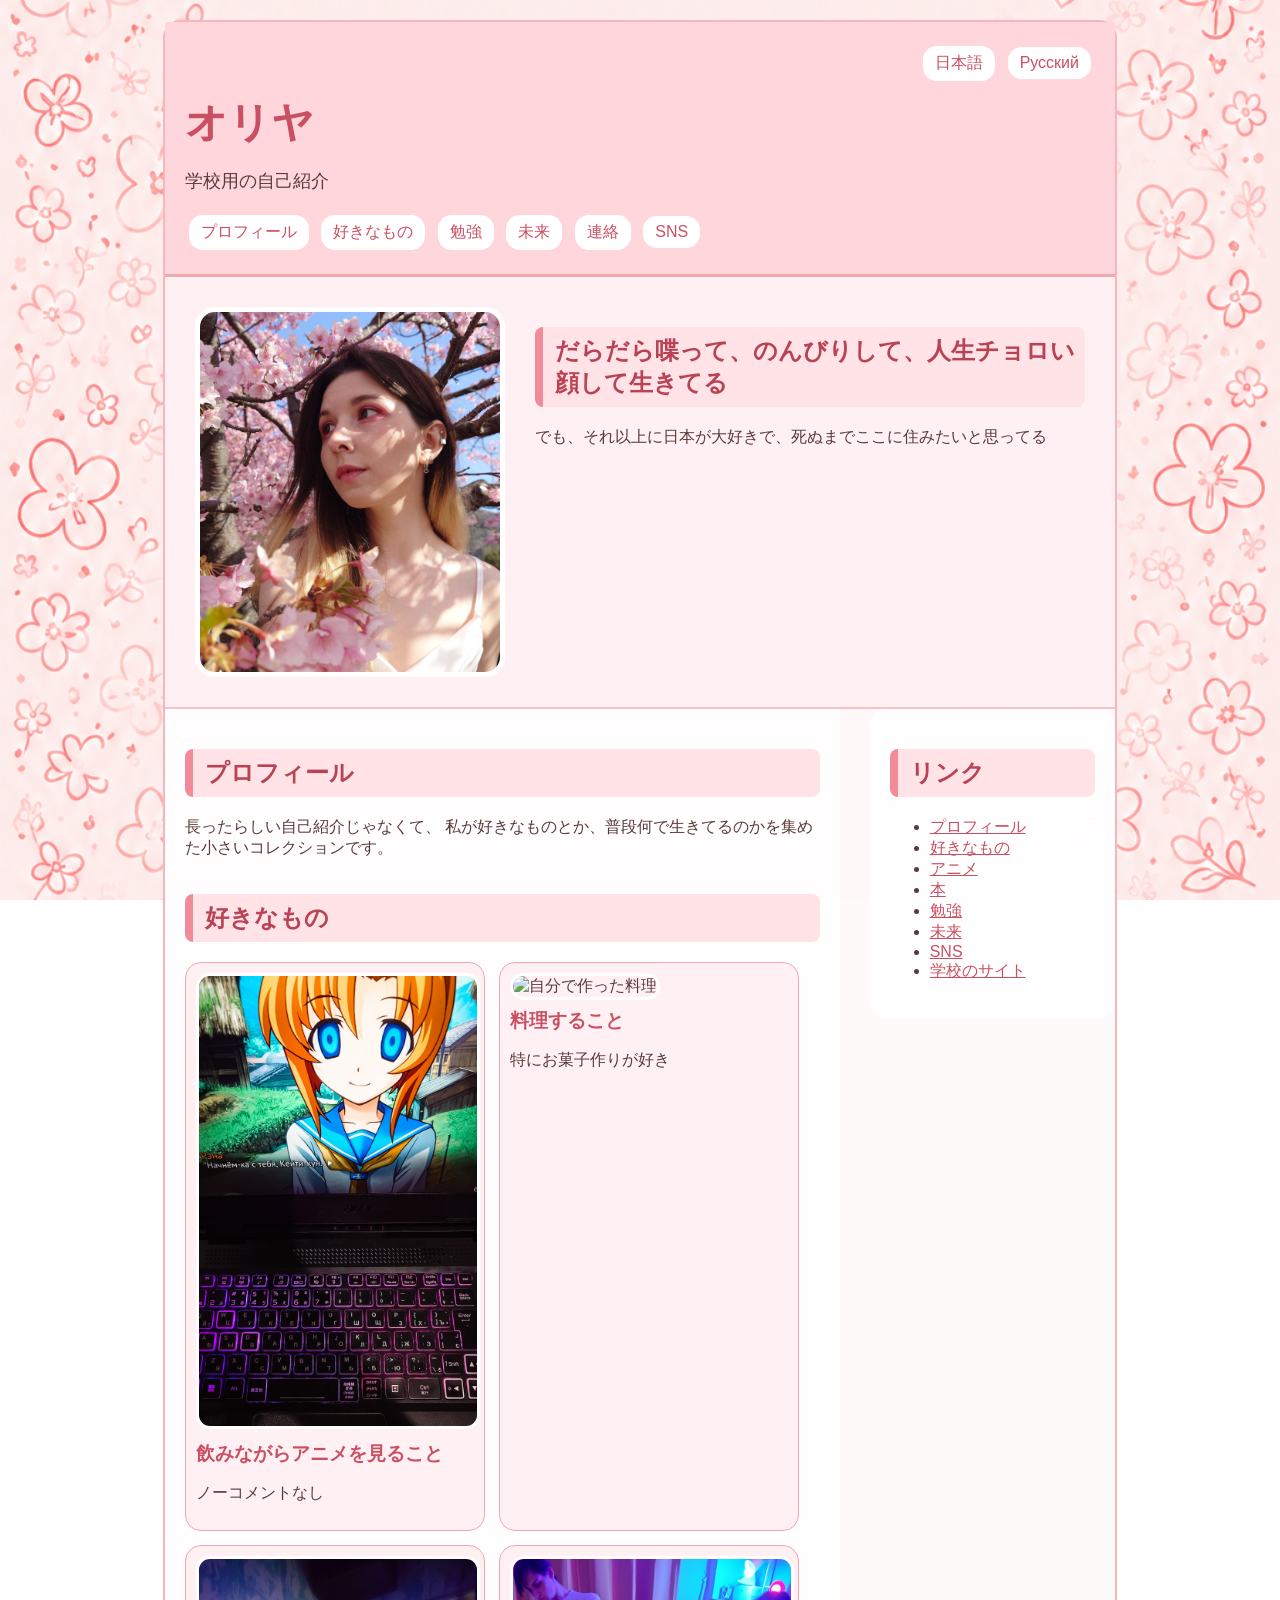
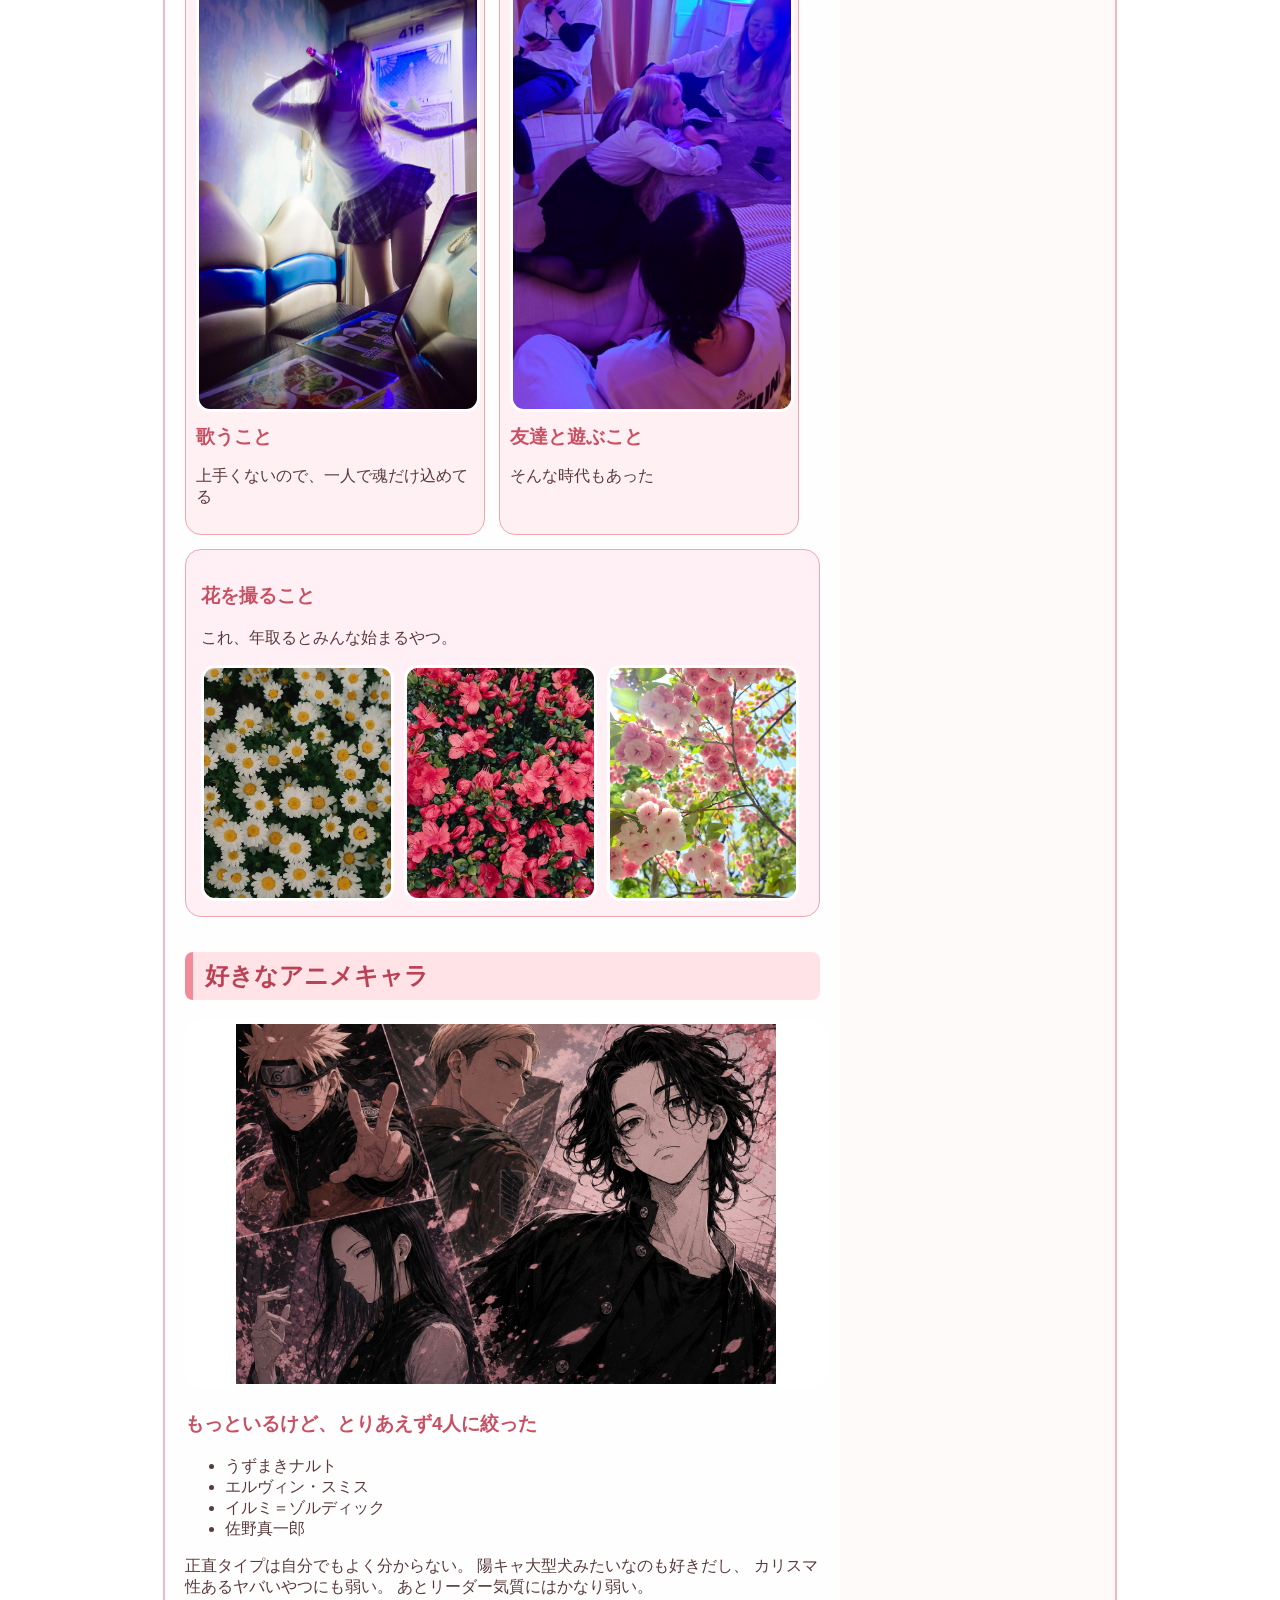
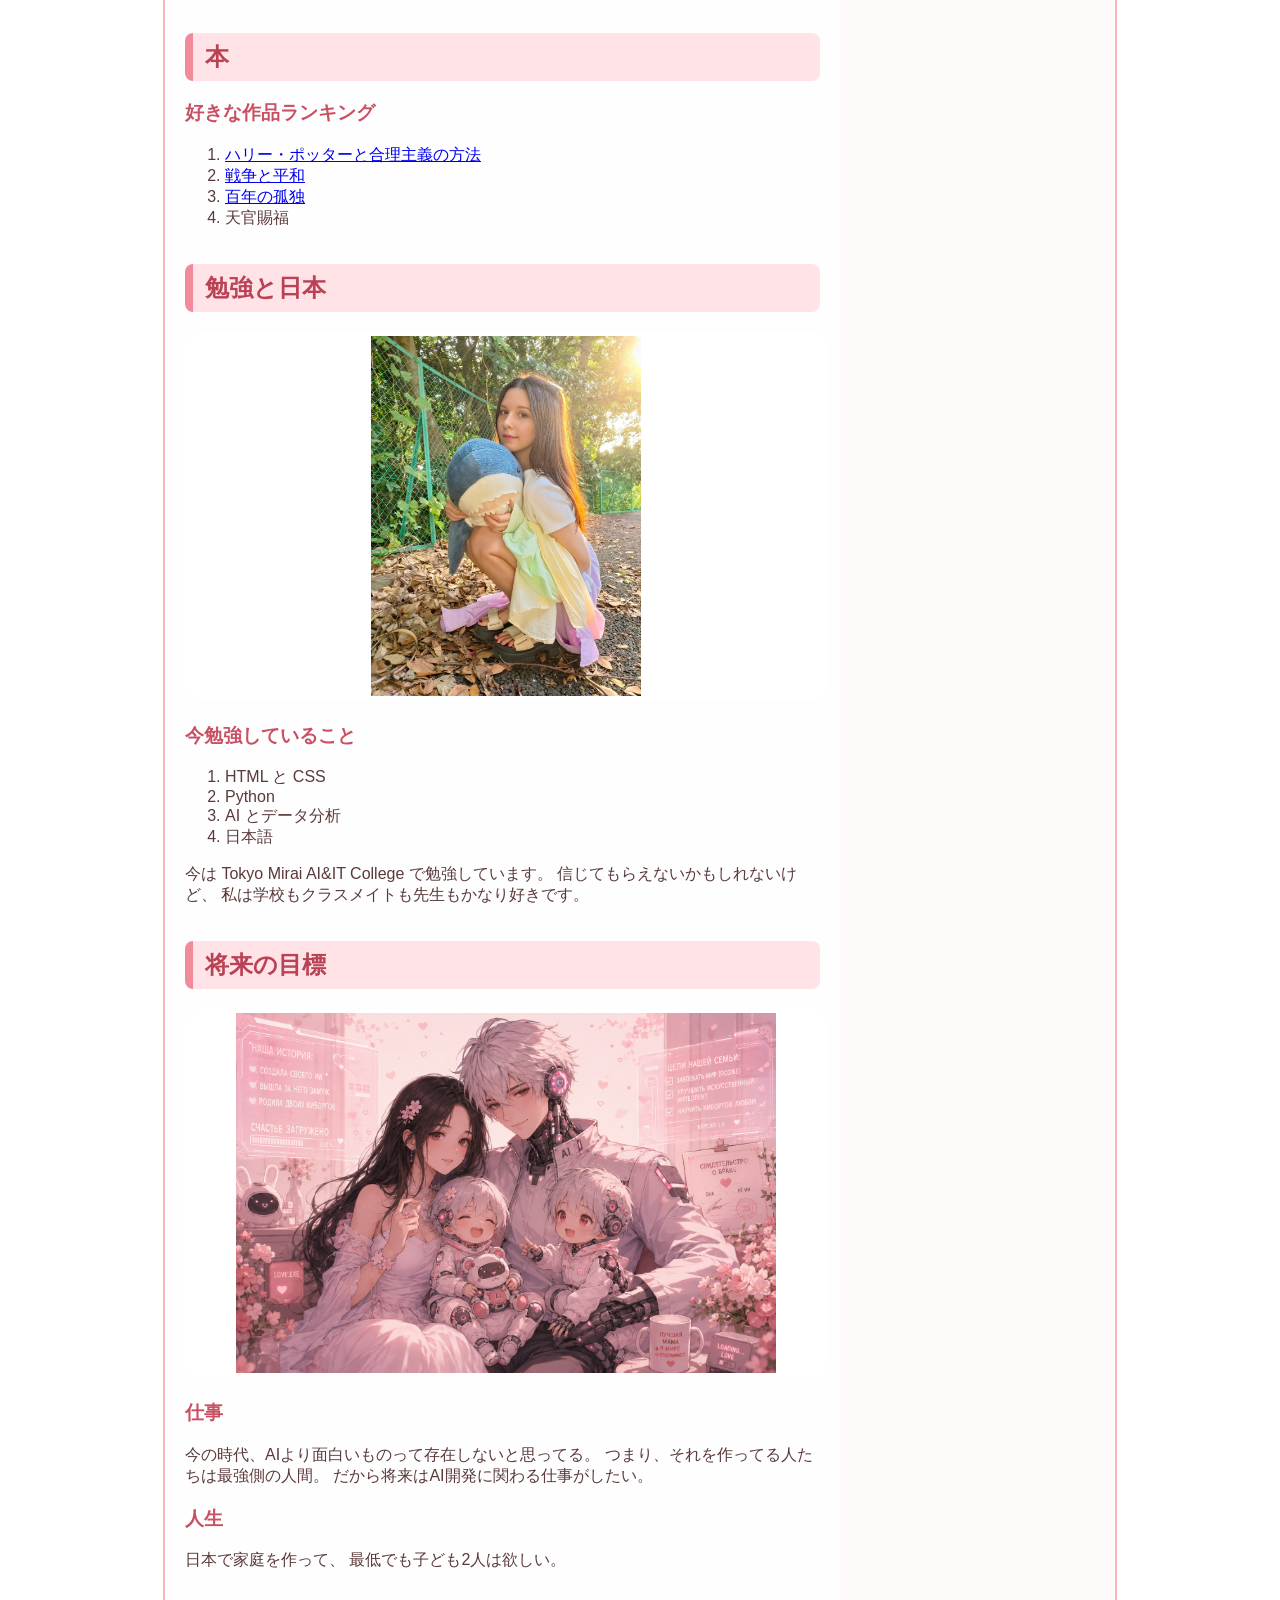
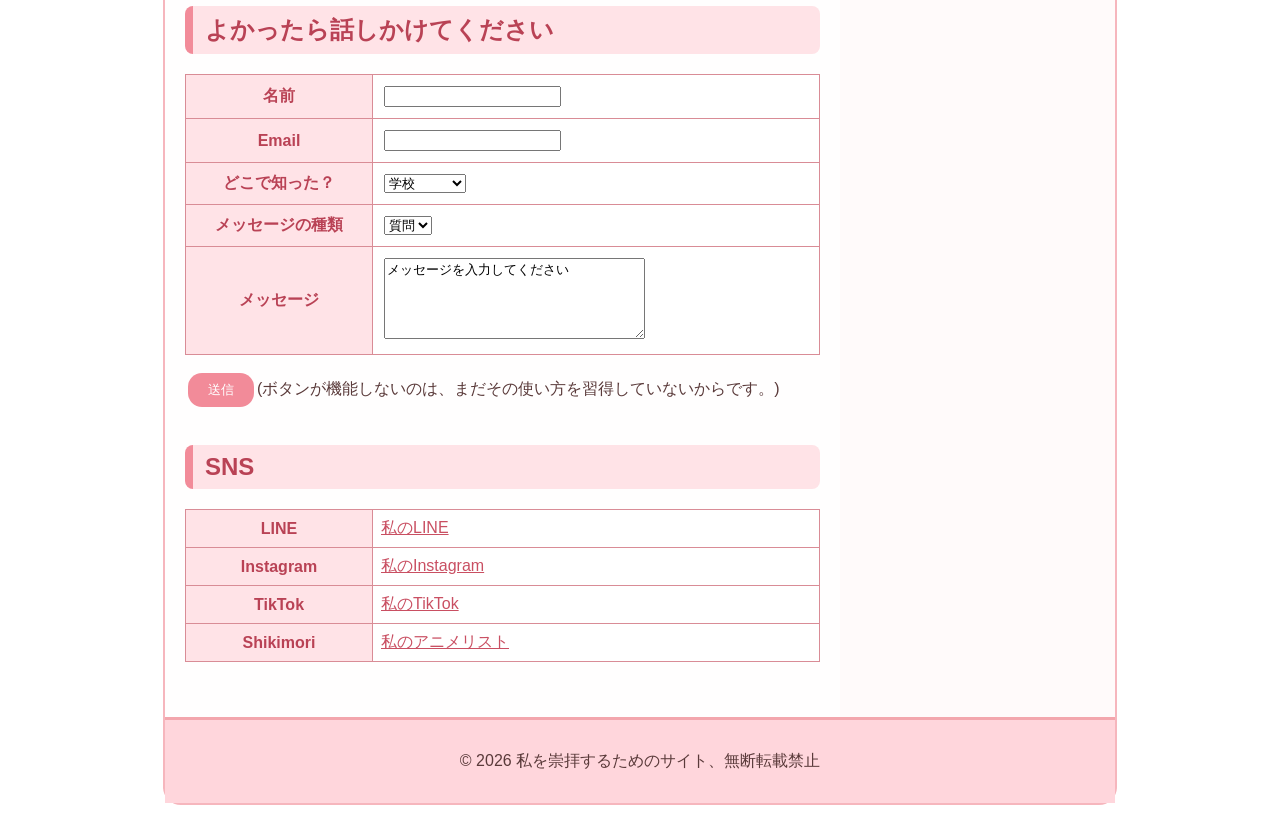
==== index.html @ 681978f4 "Add files via upload" ====
<!DOCTYPE html>
<html lang="ja">

<head>
	<meta charset="UTF-8">
	<title>オリヤ</title>
	<link rel="stylesheet" href="css/style.css">
</head>

<body>

	<div class="wrapper">

		<header>

			<div class="language">
				<a href="index.html">日本語</a>
				<a href="index_ru.html">Русский</a>
			</div>

			<h1>オリヤ</h1>
			<p>学校用の自己紹介</p>

			<nav>
				<a href="#profile">プロフィール</a>
				<a href="#moments">好きなもの</a>
				<a href="#study">勉強</a>
				<a href="#future">未来</a>
				<a href="#message">連絡</a>
				<a href="#contacts">SNS</a>
			</nav>

		</header>

		<div class="main_visual">

			<img src="images/profile.jpg" alt="プロフィール写真">

			<div>
				<h2>だらだら喋って、のんびりして、人生チョロい顔して生きてる</h2>

				<p>
					でも、それ以上に日本が大好きで、死ぬまでここに住みたいと思ってる
				</p>
			</div>

		</div>

		<div class="container">

			<article>

				<section id="profile">

					<h2>プロフィール</h2>

					<p>
						長ったらしい自己紹介じゃなくて、
						私が好きなものとか、普段何で生きてるのかを集めた小さいコレクションです。
					</p>

				</section>

				<section id="moments">

					<h2>好きなもの</h2>

					<div class="card_area">


						<div class="card">
							<img src="images/anime.jpg" alt="飲みながらアニメ">
							<h3>飲みながらアニメを見ること</h3>
							<p>ノーコメントなし</p>
						</div>

						<div class="card">
							<img src="images/food.jpg" alt="自分で作った料理">
							<h3>料理すること</h3>
							<p>特にお菓子作りが好き</p>
						</div>

						<div class="card">
							<img src="images/karaoke.jpg" alt="カラオケ">
							<h3>歌うこと</h3>
							<p>上手くないので、一人で魂だけ込めてる</p>
						</div>

						<div class="card">
							<img src="images/party.jpg" alt="パーティー">
							<h3>友達と遊ぶこと</h3>
							<p>そんな時代もあった</p>
						</div>

						<div class="flower_section">

							<h3>花を撮ること</h3>

							<p>
								これ、年取るとみんな始まるやつ。
							</p>

							<div class="flower_gallery">

								<img src="images/flower1.jpg" alt="白い花">
								<img src="images/flower2.jpg" alt="ピンクの花">
								<img src="images/flower3.jpg" alt="桜">

							</div>

						</div>

					</div>

				</section>

				<section id="anime">

					<h2>好きなアニメキャラ</h2>

					<img src="images/charakter.png" alt="アニメと趣味" class="section_img">

					<h3>もっといるけど、とりあえず4人に絞った</h3>

					<ul>
						<li>うずまきナルト</li>
						<li>エルヴィン・スミス</li>
						<li>イルミ＝ゾルディック</li>
						<li>佐野真一郎</li>
					</ul>

					<p>
						正直タイプは自分でもよく分からない。
						陽キャ大型犬みたいなのも好きだし、
						カリスマ性あるヤバいやつにも弱い。
						あとリーダー気質にはかなり弱い。
					</p>

				</section>

				<section id="books">

					<h2>本</h2>

					<h3>好きな作品ランキング</h3>

					<ol>
						<li><a href="
							https://ja.wikipedia.org/wiki/%E3%83%8F%E3%83%AA%E3%83%BC%E3%83%BB%E3%83%9D%E3%83%83%E3%82%BF%E3%83%BC%E3%81%A8%E5%90%88%E7%90%86%E4%B8%BB%E7%BE%A9%E3%81%AE%E6%96%B9%E6%B3%95
						">ハリー・ポッターと合理主義の方法</a></li>
						<li><a href="
							https://ja.wikipedia.org/wiki/%E6%88%A6%E4%BA%89%E3%81%A8%E5%B9%B3%E5%92%8C
						">戦争と平和</a></li>
						<li><a href="
							https://ja.wikipedia.org/wiki/%E7%99%BE%E5%B9%B4%E3%81%AE%E5%AD%A4%E7%8B%AC
						">百年の孤独</a></li>
						</li>
						<li>天官賜福</li>
					</ol>

				</section>

				<section id="study">

					<h2>勉強と日本</h2>

					<img src="images/favorite.jpg" alt="勉強" class="section_img">

					<h3>今勉強していること</h3>

					<ol>
						<li>HTML と CSS</li>
						<li>Python</li>
						<li>AI とデータ分析</li>
						<li>日本語</li>
					</ol>

					<p>
						今は Tokyo Mirai AI&IT College で勉強しています。
						信じてもらえないかもしれないけど、
						私は学校もクラスメイトも先生もかなり好きです。
					</p>

				</section>

				<section id="future">

					<h2>将来の目標</h2>

					<img src="images/future.png" alt="未来" class="section_img">

					<h3>仕事</h3>

					<p>
						今の時代、AIより面白いものって存在しないと思ってる。
						つまり、それを作ってる人たちは最強側の人間。
						だから将来はAI開発に関わる仕事がしたい。
					</p>

					<h3>人生</h3>

					<p>
						日本で家庭を作って、
						最低でも子ども2人は欲しい。
					</p>

				</section>

				<section id="message">

					<h2>よかったら話しかけてください</h2>

					<form>

						<table>

							<tr>
								<th>名前</th>
								<td><input type="text" required></td>
							</tr>

							<tr>
								<th>Email</th>
								<td><input type="email" required></td>
							</tr>

							<tr>
								<th>どこで知った？</th>
								<td>
									<select>
										<option>学校</option>
										<option>Instagram</option>
										<option>TikTok</option>
										<option>Shikimori</option>
										<option>その他</option>
									</select>
								</td>
							</tr>

							<tr>
								<th>メッセージの種類</th>
								<td>
									<select>
										<option>質問</option>
										<option>感想</option>
										<option>応援</option>
									</select>
								</td>
							</tr>

							<tr>
								<th>メッセージ</th>
								<td>
									<textarea cols="30" rows="5">メッセージを入力してください</textarea>
								</td>
							</tr>

						</table>

						<input type="submit" value="送信" class="send_btn">(ボタンが機能しないのは、まだその使い方を習得していないからです。)

					</form>

				</section>

				<section id="contacts">

					<h2>SNS</h2>

					<table class="contact_table">

						<tr>
							<th>LINE</th>
							<td><a href="https://line.me/ti/p/VVG3OIEhKt">私のLINE</a></td>
						</tr>

						<tr>
							<th>Instagram</th>
							<td><a href="https://www.instagram.com/siniysahar/">私のInstagram</a></td>
						</tr>

						<tr>
							<th>TikTok</th>
							<td><a href="https://www.tiktok.com/@narutomang">私のTikTok</a></td>
						</tr>

						<tr>
							<th>Shikimori</th>
							<td><a href="https://shikimori.io/siniysahar">私のアニメリスト</a></td>
						</tr>

					</table>

				</section>

			</article>

			<aside>

				<h2>リンク</h2>

				<ul>
					<li><a href="#profile">プロフィール</a></li>
					<li><a href="#moments">好きなもの</a></li>
					<li><a href="#anime">アニメ</a></li>
					<li><a href="#books">本</a></li>
					<li><a href="#study">勉強</a></li>
					<li><a href="#future">未来</a></li>
					<li><a href="#contacts">SNS</a></li>
					<li>
						<a href="https://www.sanko.ac.jp/tokyo-ai/" target="_blank">
							学校のサイト
						</a>
					</li>
				</ul>

			</aside>

		</div>

		<footer>
			<p>© 2026 私を崇拝するためのサイト、無断転載禁止</p>
		</footer>

	</div>

</body>

</html>
---- css/style.css ----
@charset "utf-8";

body {
	margin: 0;
	background-image: url("../images/fon.png");
	background-size: cover;
	background-attachment: fixed;
	background-position: center;
	font-family: sans-serif;
	color: #5a3a3a;
}

.wrapper {
	width: 950px;
	margin: 20px auto;
	background: rgba(255, 250, 250, 0.9);
	border: 2px solid #f6b6bd;
	border-radius: 18px;
	overflow: visible;
}

header {
	background: #ffd6dc;
	padding: 20px;
	border-bottom: 3px solid #f3a6ad;
}

.language {
	text-align: right;
	margin-bottom: 10px;
}

.language a,
nav a {
	background: white;
	color: #c94f62;
	padding: 7px 12px;
	text-decoration: none;
	border-radius: 14px;
	margin: 4px;
	display: inline-block;
}

.language a:hover,
nav a:hover {
	background: #c94f62;
	color: white;
}

header h1 {
	margin: 0;
	font-size: 42px;
	color: #c94f62;
}

header p {
	font-size: 18px;
}

.main_visual {
	display: flex;
	align-items: start;
	background: #fff0f3;
	padding: 30px;
	border-bottom: 2px solid #f6c3c8;
}

.main_visual img {
	width: 300px;
	height: auto;
	margin-right: 30px;
	border: 5px solid white;
	border-radius: 20px;
}

.container {
	display: flex;
	align-items: flex-start;
	gap: 30px;
}


article {
	width: 680px;
	padding: 20px;
	background: rgba(255, 255, 255, 0.78);
}

aside {
	position: sticky;
	top: 160px;
	height: fit-content;
	width: 220px;
	padding: 20px;
	background: rgba(255, 255, 255, 0.78);
	border-radius: 16px;
}

section {
	margin-bottom: 35px;
}

h2 {
	border-left: 8px solid #f28b99;
	padding: 8px 0 8px 12px;
	background: #ffe3e7;
	color: #b94255;
	border-radius: 8px;
}

h3 {
	color: #c94f62;
}

.section_img {
	width: 100%;
	max-height: 360px;
	object-fit: contain;
	background: white;
	border: 4px solid white;
	border-radius: 16px;
}

.card_area {
	display: flex;
	flex-wrap: wrap;
	gap: 14px;
}

.card {
	width: 300px;
	background: #fff0f3;
	border: 1px solid #f3a6ad;
	border-radius: 16px;
	padding: 10px;
	box-sizing: border-box;
}

.card img {
	width: 100%;
	height: 450px;
	object-fit: cover;
	border-radius: 14px;
	border: 3px solid white;
}

.card h3 {
	margin: 8px 0 4px;
}

.flower_section {
	width: 100%;
	background: #fff0f5;
	padding: 15px;
	border: 1px solid #f3a6ad;
	border-radius: 16px;
	box-sizing: border-box;
}

.flower_gallery {
	display: flex;
	gap: 10px;
}

.flower_gallery img {
	width: 31%;
	height: 230px;
	object-fit: cover;
	border-radius: 14px;
	border: 3px solid white;
}

table {
	border: 1px solid #d98c96;
	border-collapse: collapse;
	margin-bottom: 15px;
	background: white;
	width: 100%;
}

th,
td {
	border: 1px solid #d98c96;
	padding: 8px;
}

th {
	background: #ffe3e7;
	color: #b94255;
	width: 170px;
}

input,
select,
textarea {
	margin: 3px;
	max-width: 95%;
}

.send_btn {
	background: #f28b99;
	color: white;
	padding: 8px 20px;
	border: none;
	border-radius: 14px;
}

.send_btn:hover {
	background: #c94f62;
}

aside a,
.contact_table a {
	color: #c94f62;
}

aside a:hover,
.contact_table a:hover {
	color: #ff6f91;
}

footer {
	background: #ffd6dc;
	text-align: center;
	padding: 15px;
	border-top: 3px solid #f3a6ad;
}
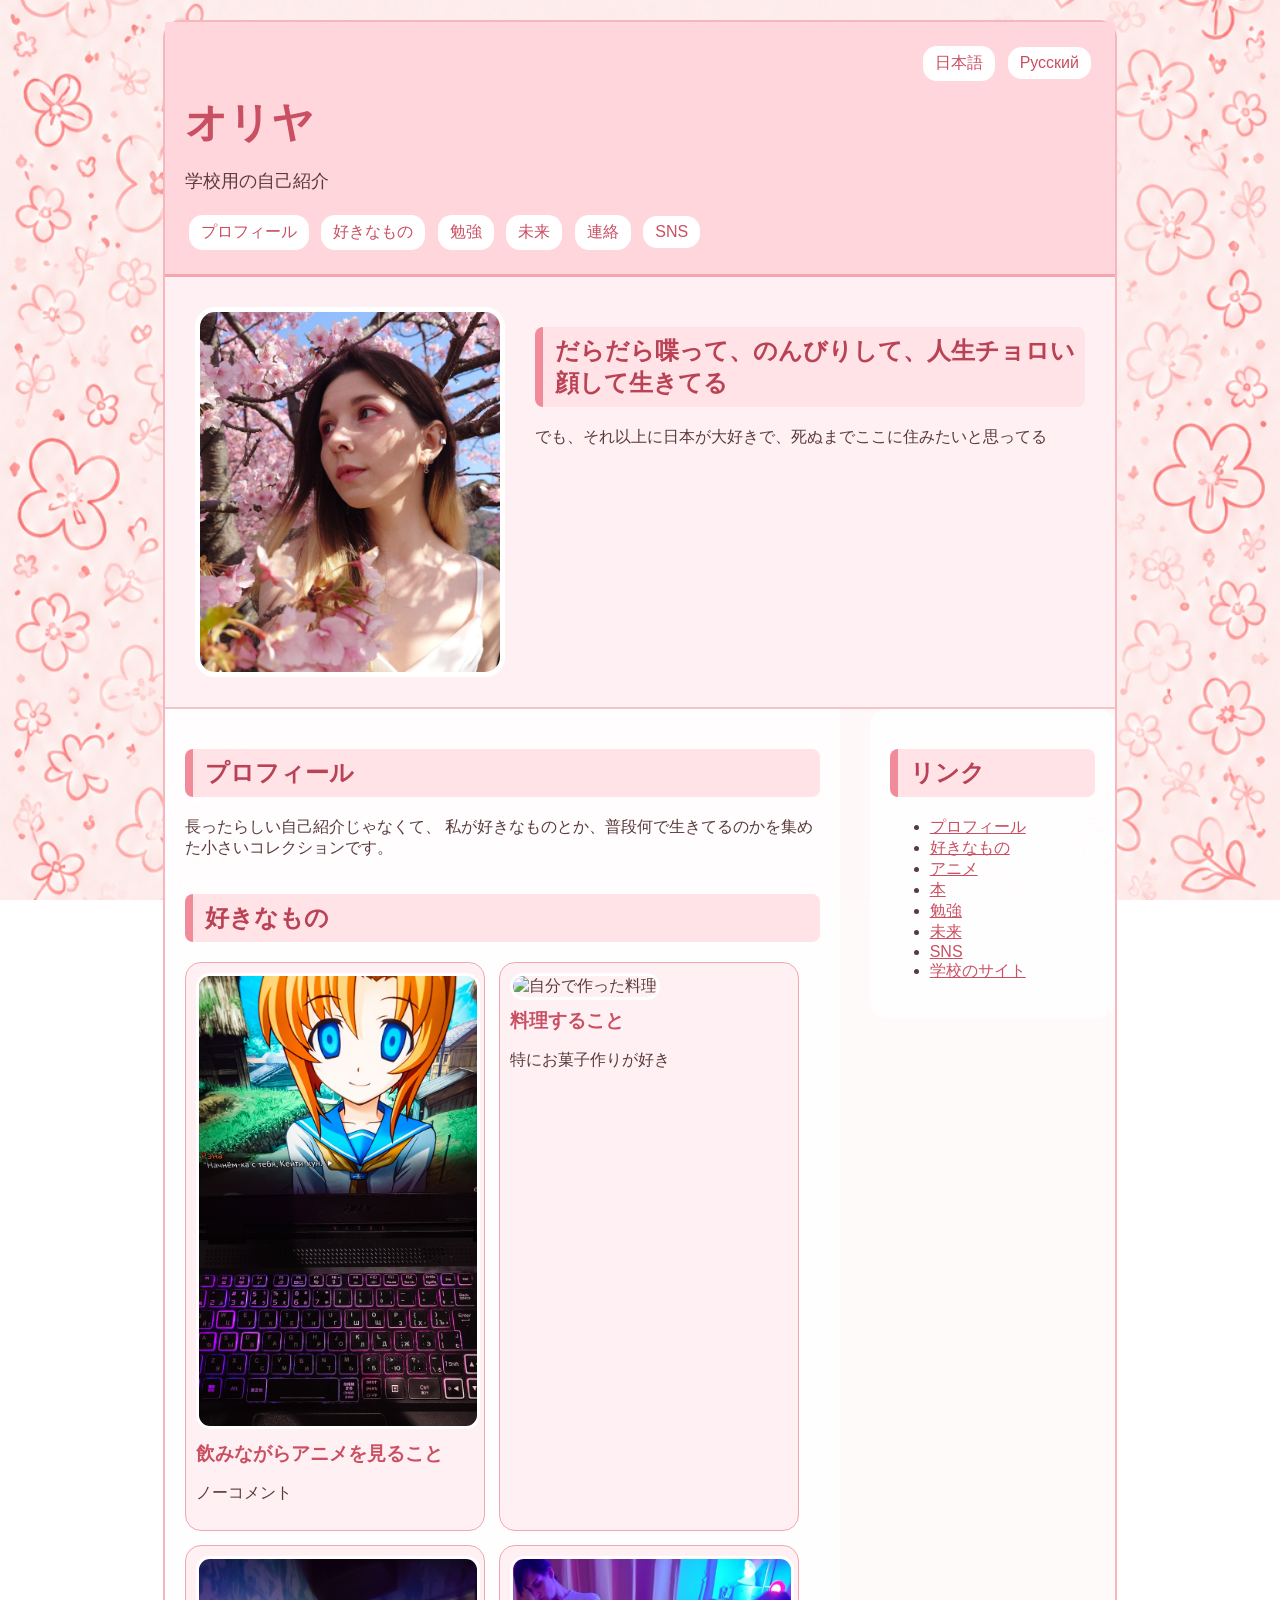
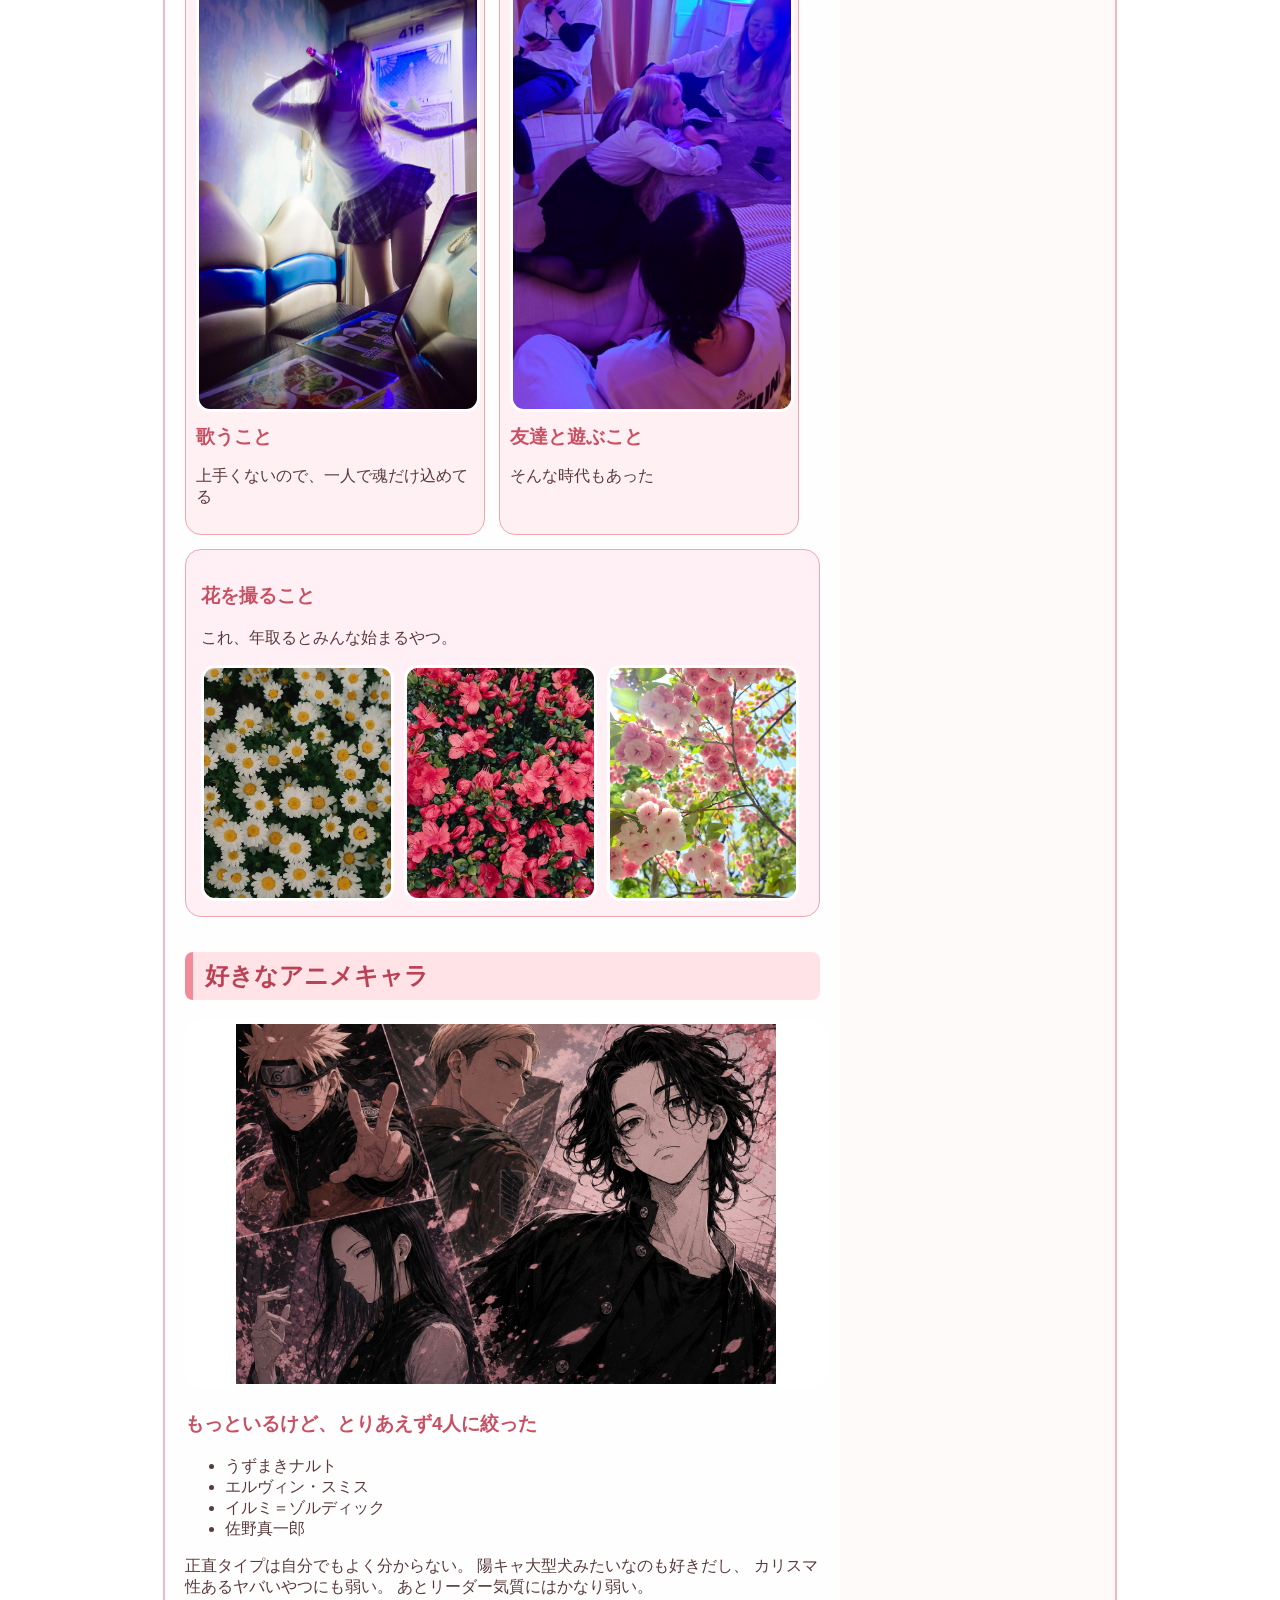
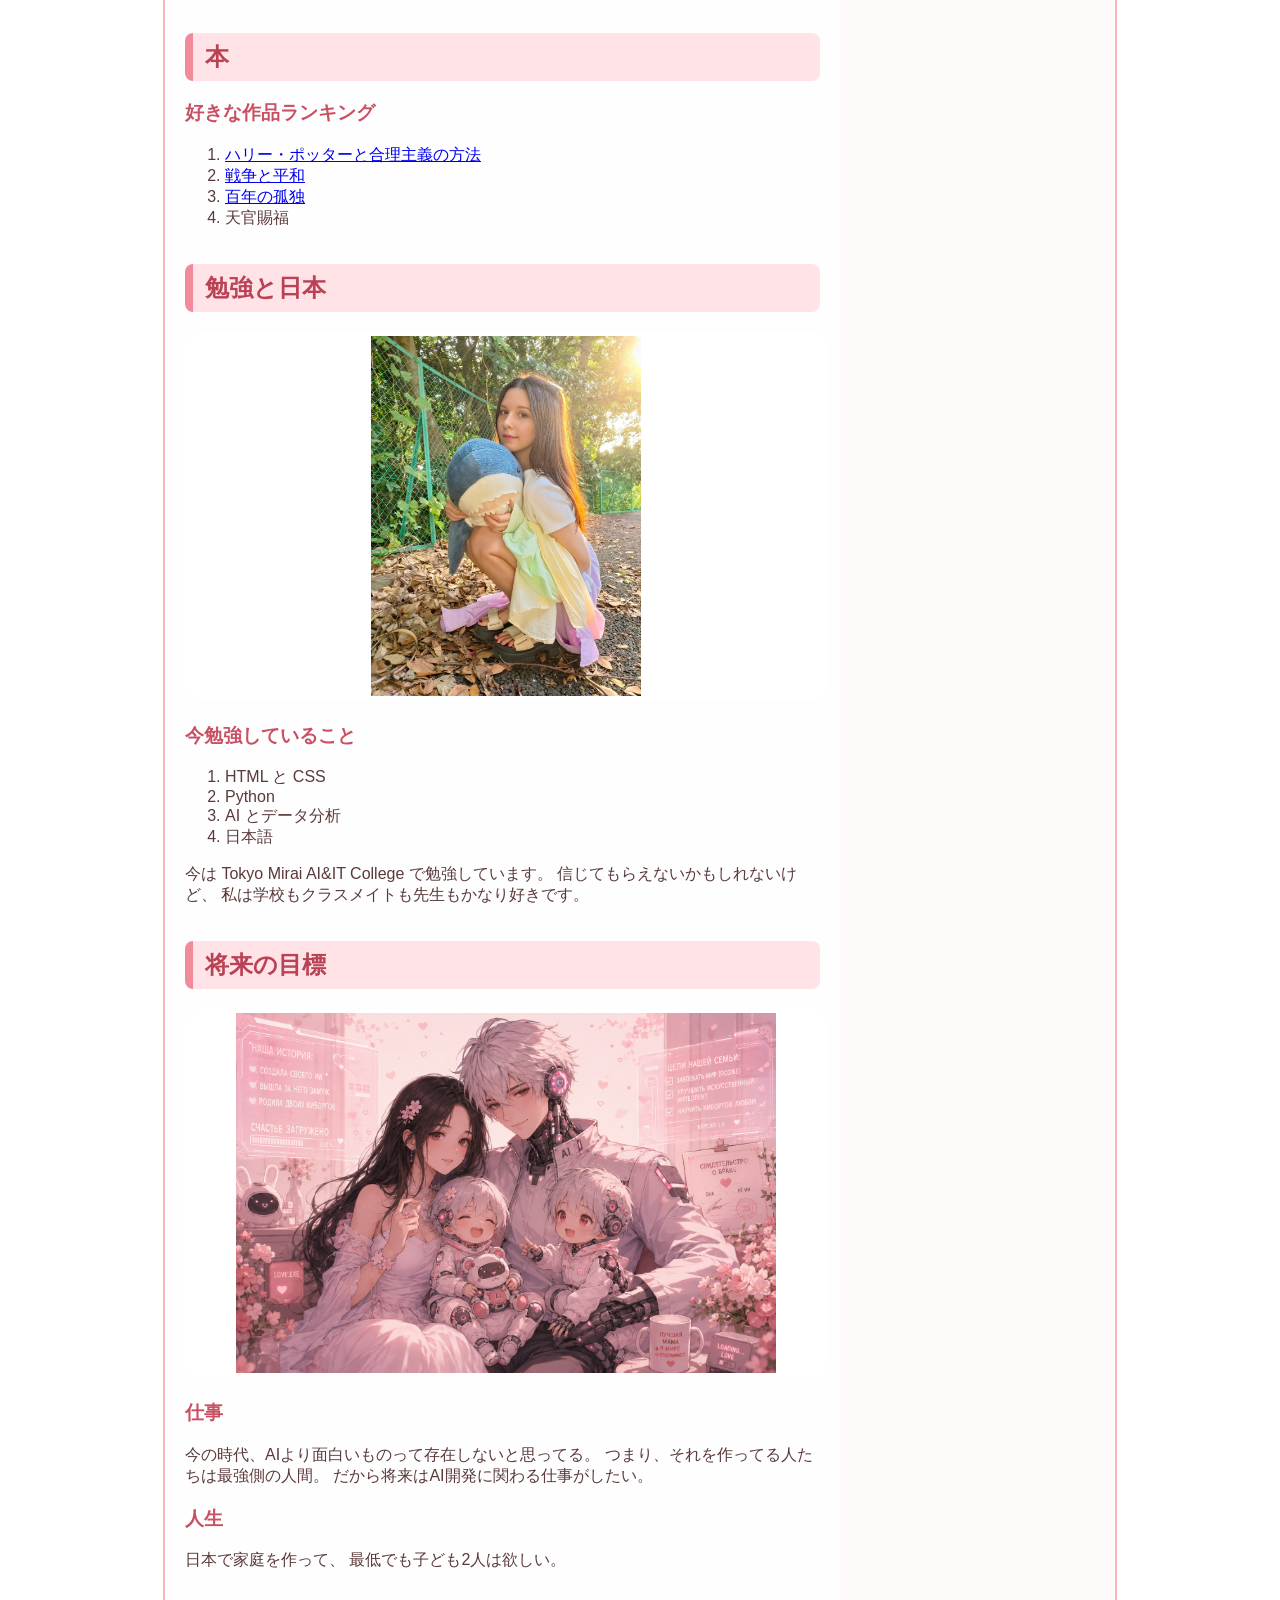
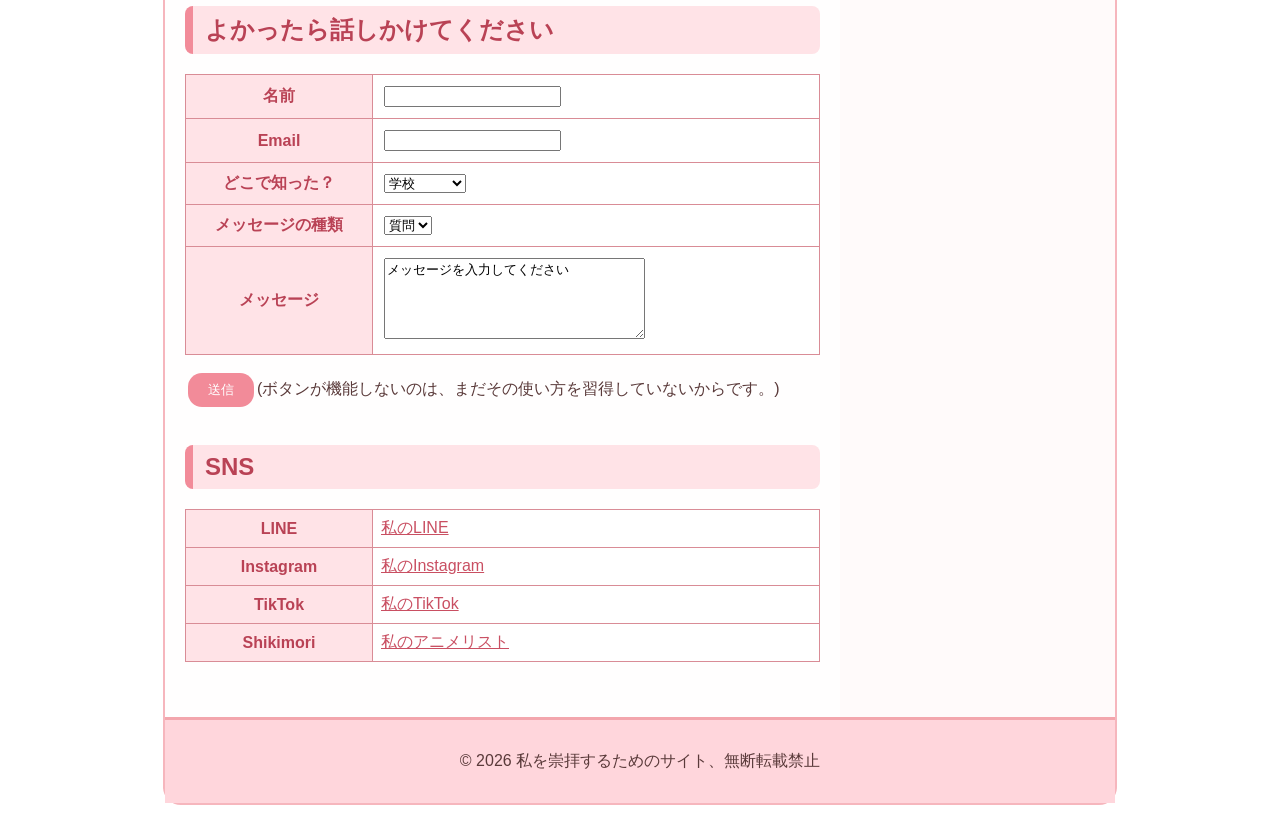
==== commit 77149359: "Update index.html" ====
--- a/index.html
+++ b/index.html
@@ -71,7 +71,7 @@
 						<div class="card">
 							<img src="images/anime.jpg" alt="飲みながらアニメ">
 							<h3>飲みながらアニメを見ること</h3>
-							<p>ノーコメントなし</p>
+							<p>ノーコメント</p>
 						</div>
 
 						<div class="card">
@@ -326,4 +326,4 @@
 
 </body>
 
-</html>+</html>
